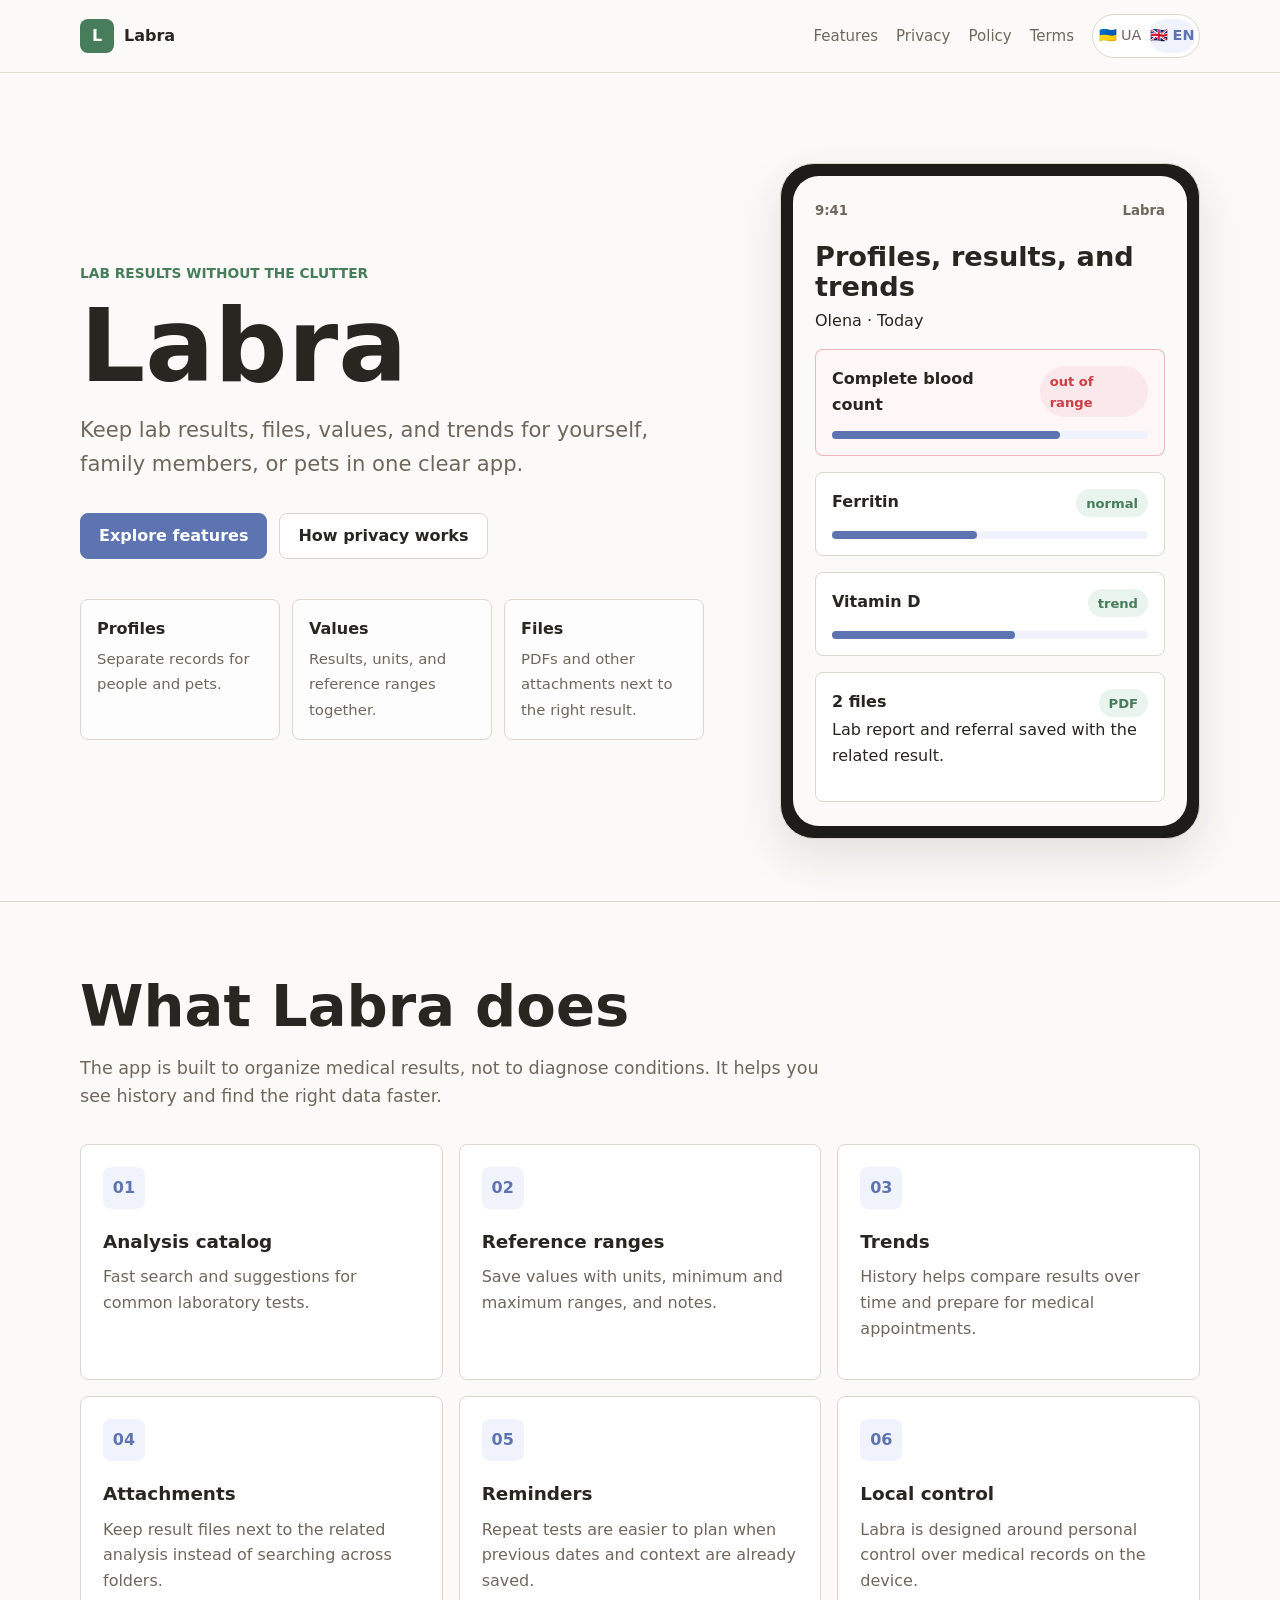
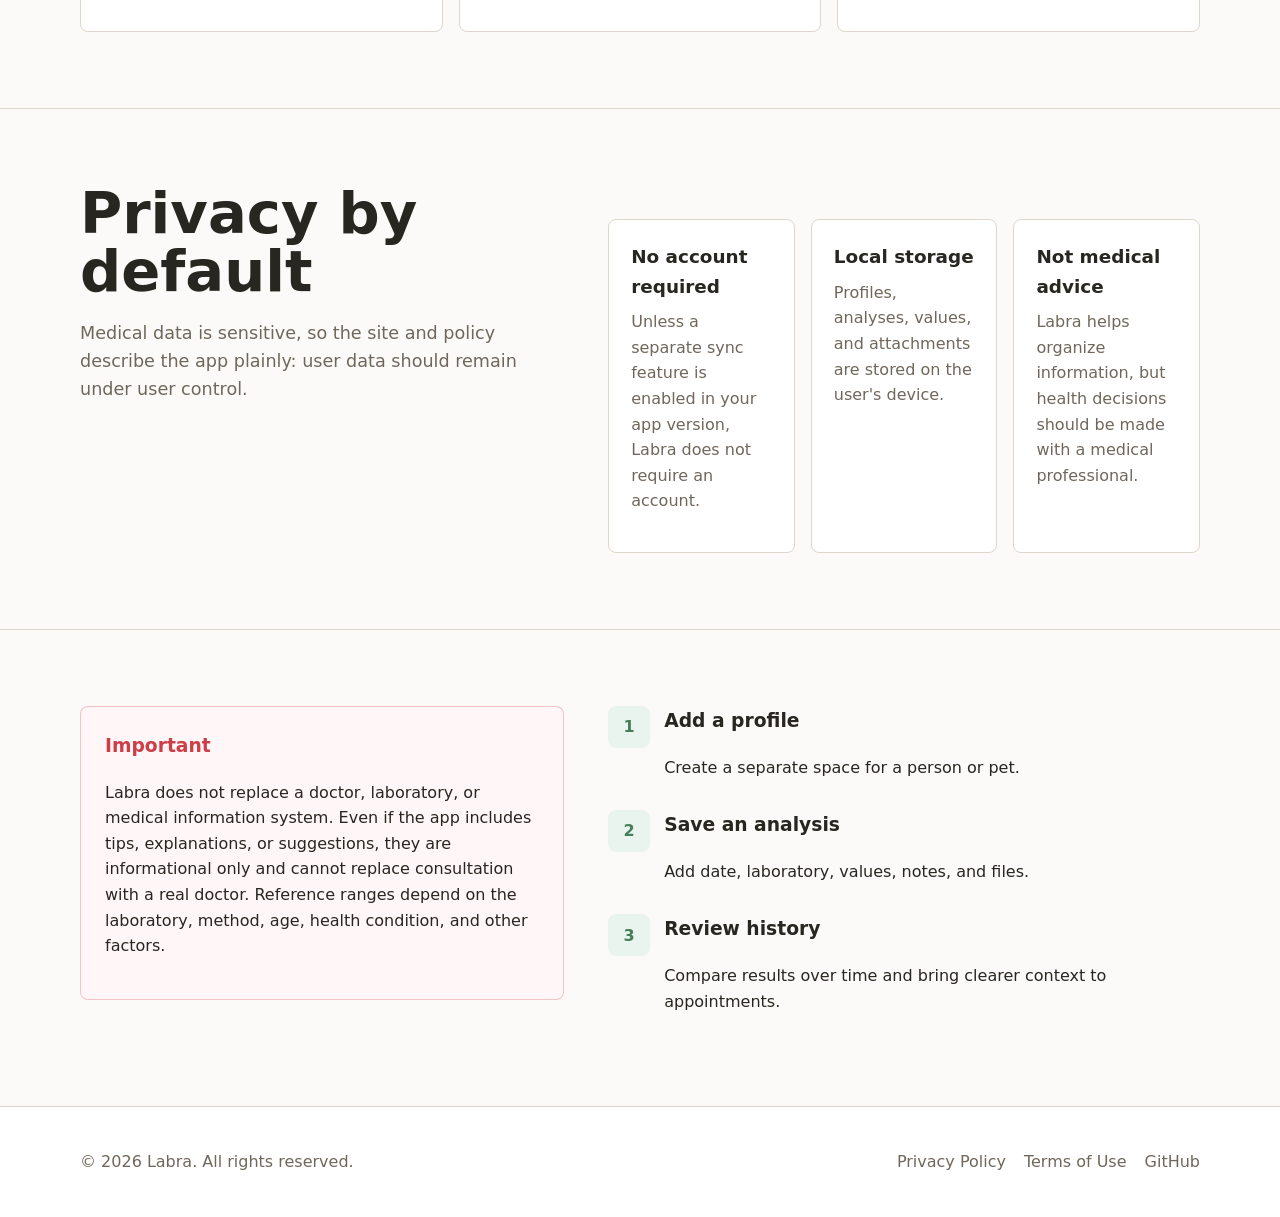
==== en/index.html @ d5e3f57a "Create bilingual Labra website" ====
<!doctype html>
<html lang="en">
<head>
  <meta charset="utf-8">
  <meta name="viewport" content="width=device-width, initial-scale=1">
  <meta name="description" content="Labra helps keep medical lab results, values, files, and trends in one private app.">
  <title>Labra - lab results and trends in one place</title>
  <link rel="alternate" hreflang="uk" href="../uk/">
  <link rel="alternate" hreflang="en" href="../en/">
  <link rel="stylesheet" href="../styles.css">
  <script defer src="../script.js"></script>
</head>
<body>
  <header class="site-header">
    <nav class="nav" aria-label="Main navigation">
      <a class="brand" href="./" aria-label="Labra">
        <span class="brand-mark">L</span>
        <span>Labra</span>
      </a>
      <div class="nav-links">
        <a href="#features">Features</a>
        <a href="#privacy">Privacy</a>
        <a href="privacy.html">Policy</a>
        <a href="terms.html">Terms</a>
        <div class="language-switch" aria-label="Language switcher">
          <a href="../uk/" data-language-target="uk" title="Українська">🇺🇦 UA</a>
          <a href="../en/" aria-current="true" data-language-target="en" title="English">🇬🇧 EN</a>
        </div>
      </div>
    </nav>
  </header>

  <main>
    <section class="hero">
      <div>
        <p class="eyebrow">Lab results without the clutter</p>
        <h1>Labra</h1>
        <p class="lead">Keep lab results, files, values, and trends for yourself, family members, or pets in one clear app.</p>
        <div class="hero-actions">
          <a class="button primary" href="#features">Explore features</a>
          <a class="button" href="privacy.html">How privacy works</a>
        </div>
        <div class="trust-row" aria-label="Key benefits">
          <div class="trust-item">
            <strong>Profiles</strong>
            <span>Separate records for people and pets.</span>
          </div>
          <div class="trust-item">
            <strong>Values</strong>
            <span>Results, units, and reference ranges together.</span>
          </div>
          <div class="trust-item">
            <strong>Files</strong>
            <span>PDFs and other attachments next to the right result.</span>
          </div>
        </div>
      </div>

      <aside class="phone-preview" aria-label="Labra interface preview">
        <div class="phone-screen">
          <div class="phone-top">
            <span>9:41</span>
            <span>Labra</span>
          </div>
          <div class="phone-content">
            <h2>Profiles, results, and trends</h2>
            <p>Olena · Today</p>
            <div class="mini-card warning">
              <div class="row">
                <strong>Complete blood count</strong>
                <span class="badge red">out of range</span>
              </div>
              <div class="meter"><span style="width: 72%"></span></div>
            </div>
            <div class="mini-card">
              <div class="row">
                <strong>Ferritin</strong>
                <span class="badge">normal</span>
              </div>
              <div class="meter"><span style="width: 46%"></span></div>
            </div>
            <div class="mini-card">
              <div class="row">
                <strong>Vitamin D</strong>
                <span class="badge">trend</span>
              </div>
              <div class="meter"><span style="width: 58%"></span></div>
            </div>
            <div class="mini-card">
              <div class="row">
                <strong>2 files</strong>
                <span class="badge">PDF</span>
              </div>
              <p>Lab report and referral saved with the related result.</p>
            </div>
          </div>
        </div>
      </aside>
    </section>

    <section id="features" class="section">
      <div class="section-inner">
        <h2>What Labra does</h2>
        <p class="section-intro">The app is built to organize medical results, not to diagnose conditions. It helps you see history and find the right data faster.</p>
        <div class="feature-grid">
          <article class="feature">
            <div class="feature-icon">01</div>
            <h3>Analysis catalog</h3>
            <p>Fast search and suggestions for common laboratory tests.</p>
          </article>
          <article class="feature">
            <div class="feature-icon">02</div>
            <h3>Reference ranges</h3>
            <p>Save values with units, minimum and maximum ranges, and notes.</p>
          </article>
          <article class="feature">
            <div class="feature-icon">03</div>
            <h3>Trends</h3>
            <p>History helps compare results over time and prepare for medical appointments.</p>
          </article>
          <article class="feature">
            <div class="feature-icon">04</div>
            <h3>Attachments</h3>
            <p>Keep result files next to the related analysis instead of searching across folders.</p>
          </article>
          <article class="feature">
            <div class="feature-icon">05</div>
            <h3>Reminders</h3>
            <p>Repeat tests are easier to plan when previous dates and context are already saved.</p>
          </article>
          <article class="feature">
            <div class="feature-icon">06</div>
            <h3>Local control</h3>
            <p>Labra is designed around personal control over medical records on the device.</p>
          </article>
        </div>
      </div>
    </section>

    <section id="privacy" class="section">
      <div class="section-inner split">
        <div>
          <h2>Privacy by default</h2>
          <p class="section-intro">Medical data is sensitive, so the site and policy describe the app plainly: user data should remain under user control.</p>
        </div>
        <div class="policy-grid">
          <article class="policy-card">
            <h3>No account required</h3>
            <p>Unless a separate sync feature is enabled in your app version, Labra does not require an account.</p>
          </article>
          <article class="policy-card">
            <h3>Local storage</h3>
            <p>Profiles, analyses, values, and attachments are stored on the user's device.</p>
          </article>
          <article class="policy-card">
            <h3>Not medical advice</h3>
            <p>Labra helps organize information, but health decisions should be made with a medical professional.</p>
          </article>
        </div>
      </div>
    </section>

    <section class="section">
      <div class="section-inner split">
        <div class="notice">
          <h3>Important</h3>
          <p>Labra does not replace a doctor, laboratory, or medical information system. Even if the app includes tips, explanations, or suggestions, they are informational only and cannot replace consultation with a real doctor. Reference ranges depend on the laboratory, method, age, health condition, and other factors.</p>
        </div>
        <div class="timeline">
          <div class="step">
            <span class="step-number">1</span>
            <div>
              <h3>Add a profile</h3>
              <p>Create a separate space for a person or pet.</p>
            </div>
          </div>
          <div class="step">
            <span class="step-number">2</span>
            <div>
              <h3>Save an analysis</h3>
              <p>Add date, laboratory, values, notes, and files.</p>
            </div>
          </div>
          <div class="step">
            <span class="step-number">3</span>
            <div>
              <h3>Review history</h3>
              <p>Compare results over time and bring clearer context to appointments.</p>
            </div>
          </div>
        </div>
      </div>
    </section>
  </main>

  <footer class="site-footer">
    <div class="footer-inner">
      <div>© 2026 Labra. All rights reserved.</div>
      <div class="footer-links">
        <a href="privacy.html">Privacy Policy</a>
        <a href="terms.html">Terms of Use</a>
        <a href="https://github.com/Aecttann/labra-site">GitHub</a>
      </div>
    </div>
  </footer>
</body>
</html>
---- styles.css ----
:root {
  color-scheme: light;
  --ink: #282620;
  --muted: #6f675c;
  --soft: #fcfaf8;
  --paper: #ffffff;
  --line: #ddd6cc;
  --green: #477d5b;
  --mint: #eaf4ef;
  --blue: #5d74b1;
  --blue-soft: #f0f3fb;
  --red: #cd3e48;
  --yellow: #e8b04f;
  --shadow: 0 18px 48px rgba(40, 38, 32, 0.12);
}

* {
  box-sizing: border-box;
}

html {
  scroll-behavior: smooth;
}

body {
  margin: 0;
  background: var(--soft);
  color: var(--ink);
  font-family: Inter, ui-sans-serif, system-ui, -apple-system, BlinkMacSystemFont, "Segoe UI", sans-serif;
  line-height: 1.6;
}

a {
  color: inherit;
}

.site-header {
  position: sticky;
  top: 0;
  z-index: 10;
  border-bottom: 1px solid rgba(221, 214, 204, 0.8);
  background: rgba(252, 250, 248, 0.92);
  backdrop-filter: blur(14px);
}

.nav {
  width: min(1120px, calc(100% - 32px));
  min-height: 72px;
  margin: 0 auto;
  display: flex;
  align-items: center;
  justify-content: space-between;
  gap: 24px;
}

.brand {
  display: inline-flex;
  align-items: center;
  gap: 10px;
  font-weight: 800;
  text-decoration: none;
  letter-spacing: 0;
}

.brand-mark {
  width: 34px;
  height: 34px;
  border-radius: 8px;
  display: grid;
  place-items: center;
  background: var(--green);
  color: white;
  font-weight: 900;
}

.nav-links {
  display: flex;
  align-items: center;
  gap: 18px;
  font-size: 0.94rem;
}

.nav-links a,
.footer-links a {
  color: var(--muted);
  text-decoration: none;
}

.nav-links a:hover,
.footer-links a:hover {
  color: var(--ink);
}

.language-switch {
  display: inline-flex;
  gap: 6px;
  padding: 4px;
  border: 1px solid var(--line);
  border-radius: 999px;
  background: var(--paper);
}

.language-switch a {
  min-width: 46px;
  min-height: 34px;
  display: inline-flex;
  align-items: center;
  justify-content: center;
  gap: 6px;
  border-radius: 999px;
  color: var(--muted);
  font-size: 0.9rem;
  text-decoration: none;
}

.language-switch a[aria-current="true"] {
  background: var(--blue-soft);
  color: var(--blue);
  font-weight: 700;
}

.hero {
  width: min(1120px, calc(100% - 32px));
  min-height: calc(100vh - 72px);
  margin: 0 auto;
  padding: 72px 0 44px;
  display: grid;
  grid-template-columns: minmax(0, 1fr) minmax(320px, 440px);
  align-items: center;
  gap: 56px;
}

.eyebrow {
  margin: 0 0 14px;
  color: var(--green);
  font-size: 0.86rem;
  font-weight: 800;
  letter-spacing: 0;
  text-transform: uppercase;
}

h1,
h2,
h3,
p {
  margin-top: 0;
}

h1 {
  max-width: 720px;
  margin-bottom: 20px;
  font-size: clamp(2.7rem, 8vw, 6.5rem);
  line-height: 0.93;
  letter-spacing: 0;
}

.lead {
  max-width: 640px;
  color: var(--muted);
  font-size: clamp(1.08rem, 2.2vw, 1.32rem);
}

.hero-actions {
  display: flex;
  flex-wrap: wrap;
  align-items: center;
  gap: 12px;
  margin-top: 32px;
}

.button {
  min-height: 46px;
  display: inline-flex;
  align-items: center;
  justify-content: center;
  gap: 8px;
  padding: 0 18px;
  border: 1px solid var(--line);
  border-radius: 8px;
  background: var(--paper);
  color: var(--ink);
  font-weight: 800;
  text-decoration: none;
}

.button.primary {
  border-color: var(--blue);
  background: var(--blue);
  color: white;
}

.trust-row {
  display: grid;
  grid-template-columns: repeat(3, minmax(0, 1fr));
  gap: 12px;
  margin-top: 40px;
}

.trust-item {
  min-height: 92px;
  padding: 16px;
  border: 1px solid var(--line);
  border-radius: 8px;
  background: rgba(255, 255, 255, 0.72);
}

.trust-item strong {
  display: block;
  margin-bottom: 4px;
}

.trust-item span {
  color: var(--muted);
  font-size: 0.93rem;
}

.phone-preview {
  width: min(100%, 420px);
  margin-left: auto;
  padding: 12px;
  border: 1px solid var(--line);
  border-radius: 34px;
  background: #1d1c18;
  box-shadow: var(--shadow);
}

.phone-screen {
  overflow: hidden;
  min-height: 640px;
  border-radius: 26px;
  background: var(--soft);
}

.phone-top {
  padding: 24px 22px 12px;
  display: flex;
  justify-content: space-between;
  color: var(--muted);
  font-size: 0.83rem;
  font-weight: 700;
}

.phone-content {
  padding: 8px 22px 24px;
}

.phone-content h2 {
  margin-bottom: 6px;
  font-size: 1.7rem;
  line-height: 1.1;
}

.mini-card {
  margin-top: 16px;
  padding: 16px;
  border: 1px solid var(--line);
  border-radius: 8px;
  background: var(--paper);
}

.mini-card.warning {
  border-color: rgba(205, 62, 72, 0.35);
  background: #fff7f7;
}

.mini-card .row {
  display: flex;
  justify-content: space-between;
  gap: 16px;
}

.badge {
  display: inline-flex;
  align-items: center;
  min-height: 28px;
  padding: 0 10px;
  border-radius: 999px;
  background: var(--mint);
  color: var(--green);
  font-size: 0.82rem;
  font-weight: 800;
}

.badge.red {
  background: #fae8ea;
  color: var(--red);
}

.meter {
  height: 8px;
  margin-top: 14px;
  border-radius: 999px;
  background: var(--blue-soft);
}

.meter span {
  display: block;
  height: 100%;
  border-radius: inherit;
  background: var(--blue);
}

.section {
  border-top: 1px solid var(--line);
}

.section-inner,
.legal-main {
  width: min(1120px, calc(100% - 32px));
  margin: 0 auto;
  padding: 76px 0;
}

.section h2,
.legal-main h1 {
  max-width: 760px;
  margin-bottom: 18px;
  font-size: clamp(2rem, 4.5vw, 3.6rem);
  line-height: 1;
  letter-spacing: 0;
}

.section-intro {
  max-width: 760px;
  color: var(--muted);
  font-size: 1.1rem;
}

.feature-grid,
.policy-grid {
  display: grid;
  grid-template-columns: repeat(3, minmax(0, 1fr));
  gap: 16px;
  margin-top: 34px;
}

.feature,
.policy-card {
  min-height: 190px;
  padding: 22px;
  border: 1px solid var(--line);
  border-radius: 8px;
  background: var(--paper);
}

.feature-icon {
  width: 42px;
  height: 42px;
  margin-bottom: 18px;
  display: grid;
  place-items: center;
  border-radius: 8px;
  background: var(--blue-soft);
  color: var(--blue);
  font-weight: 900;
}

.feature h3,
.policy-card h3 {
  margin-bottom: 8px;
  font-size: 1.15rem;
}

.feature p,
.policy-card p,
.legal-section p,
.legal-section li {
  color: var(--muted);
}

.split {
  display: grid;
  grid-template-columns: minmax(0, 0.9fr) minmax(0, 1.1fr);
  gap: 44px;
  align-items: start;
}

.notice {
  padding: 24px;
  border: 1px solid rgba(205, 62, 72, 0.28);
  border-radius: 8px;
  background: #fff7f7;
}

.notice h3 {
  color: var(--red);
}

.timeline {
  display: grid;
  gap: 14px;
}

.step {
  display: grid;
  grid-template-columns: 42px minmax(0, 1fr);
  gap: 14px;
}

.step-number {
  width: 42px;
  height: 42px;
  display: grid;
  place-items: center;
  border-radius: 8px;
  background: var(--mint);
  color: var(--green);
  font-weight: 900;
}

.site-footer {
  border-top: 1px solid var(--line);
  background: var(--paper);
}

.footer-inner {
  width: min(1120px, calc(100% - 32px));
  min-height: 110px;
  margin: 0 auto;
  display: flex;
  align-items: center;
  justify-content: space-between;
  gap: 24px;
  color: var(--muted);
}

.footer-links {
  display: flex;
  flex-wrap: wrap;
  gap: 18px;
}

.legal-main {
  max-width: 880px;
}

.legal-meta {
  color: var(--muted);
  font-weight: 700;
}

.legal-section {
  padding: 28px 0;
  border-top: 1px solid var(--line);
}

.legal-section h2 {
  font-size: 1.45rem;
}

.legal-section ul {
  padding-left: 22px;
}

@media (max-width: 860px) {
  .nav {
    min-height: auto;
    padding: 14px 0;
    align-items: flex-start;
    flex-direction: column;
  }

  .nav-links {
    width: 100%;
    flex-wrap: wrap;
    justify-content: space-between;
    gap: 12px;
  }

  .hero,
  .split {
    grid-template-columns: 1fr;
  }

  .hero {
    min-height: auto;
    padding-top: 44px;
  }

  .phone-preview {
    margin: 0 auto;
  }

  .trust-row,
  .feature-grid,
  .policy-grid {
    grid-template-columns: 1fr;
  }

  .footer-inner {
    padding: 26px 0;
    align-items: flex-start;
    flex-direction: column;
  }
}

@media (max-width: 520px) {
  .nav,
  .hero,
  .section-inner,
  .legal-main,
  .footer-inner {
    width: min(100% - 24px, 1120px);
  }

  .nav-links {
    font-size: 0.88rem;
  }

  .language-switch {
    width: 100%;
  }

  .language-switch a {
    flex: 1;
  }

  .phone-screen {
    min-height: 560px;
  }

  .hero-actions .button {
    width: 100%;
  }
}
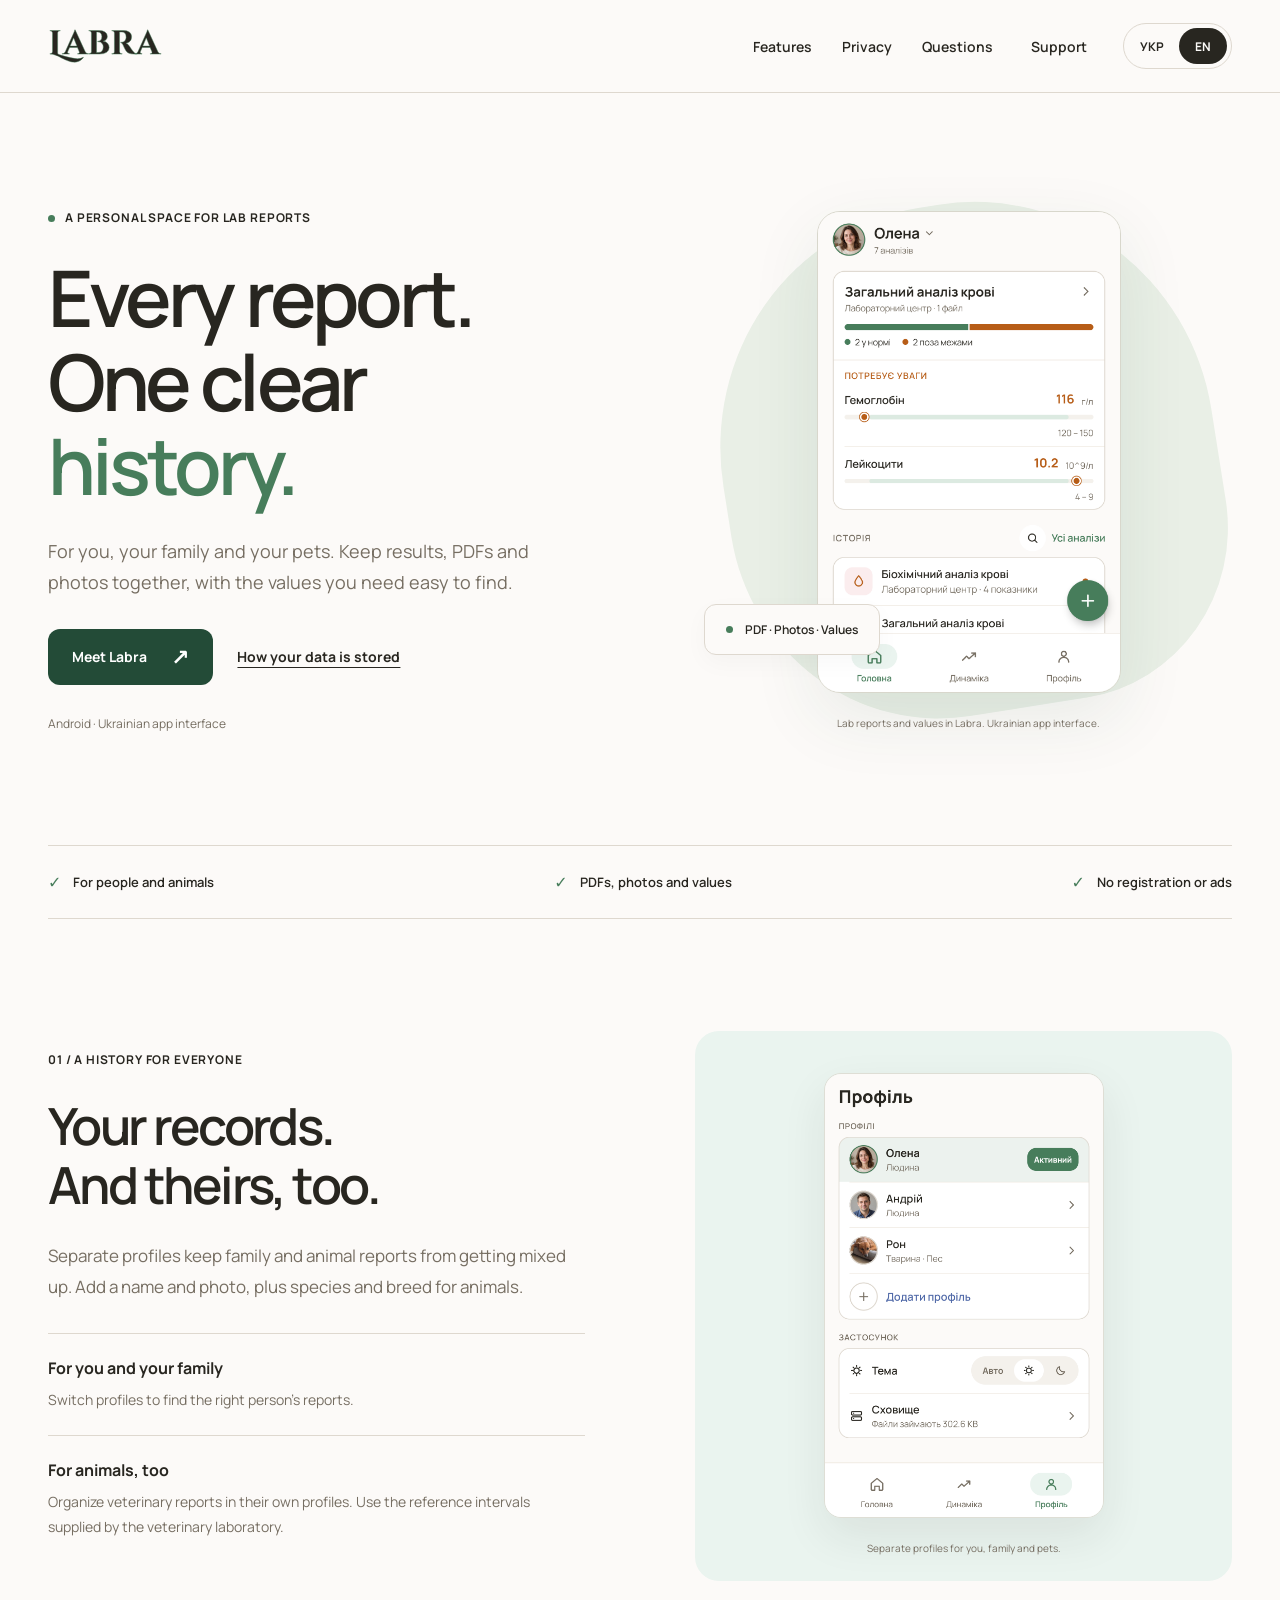
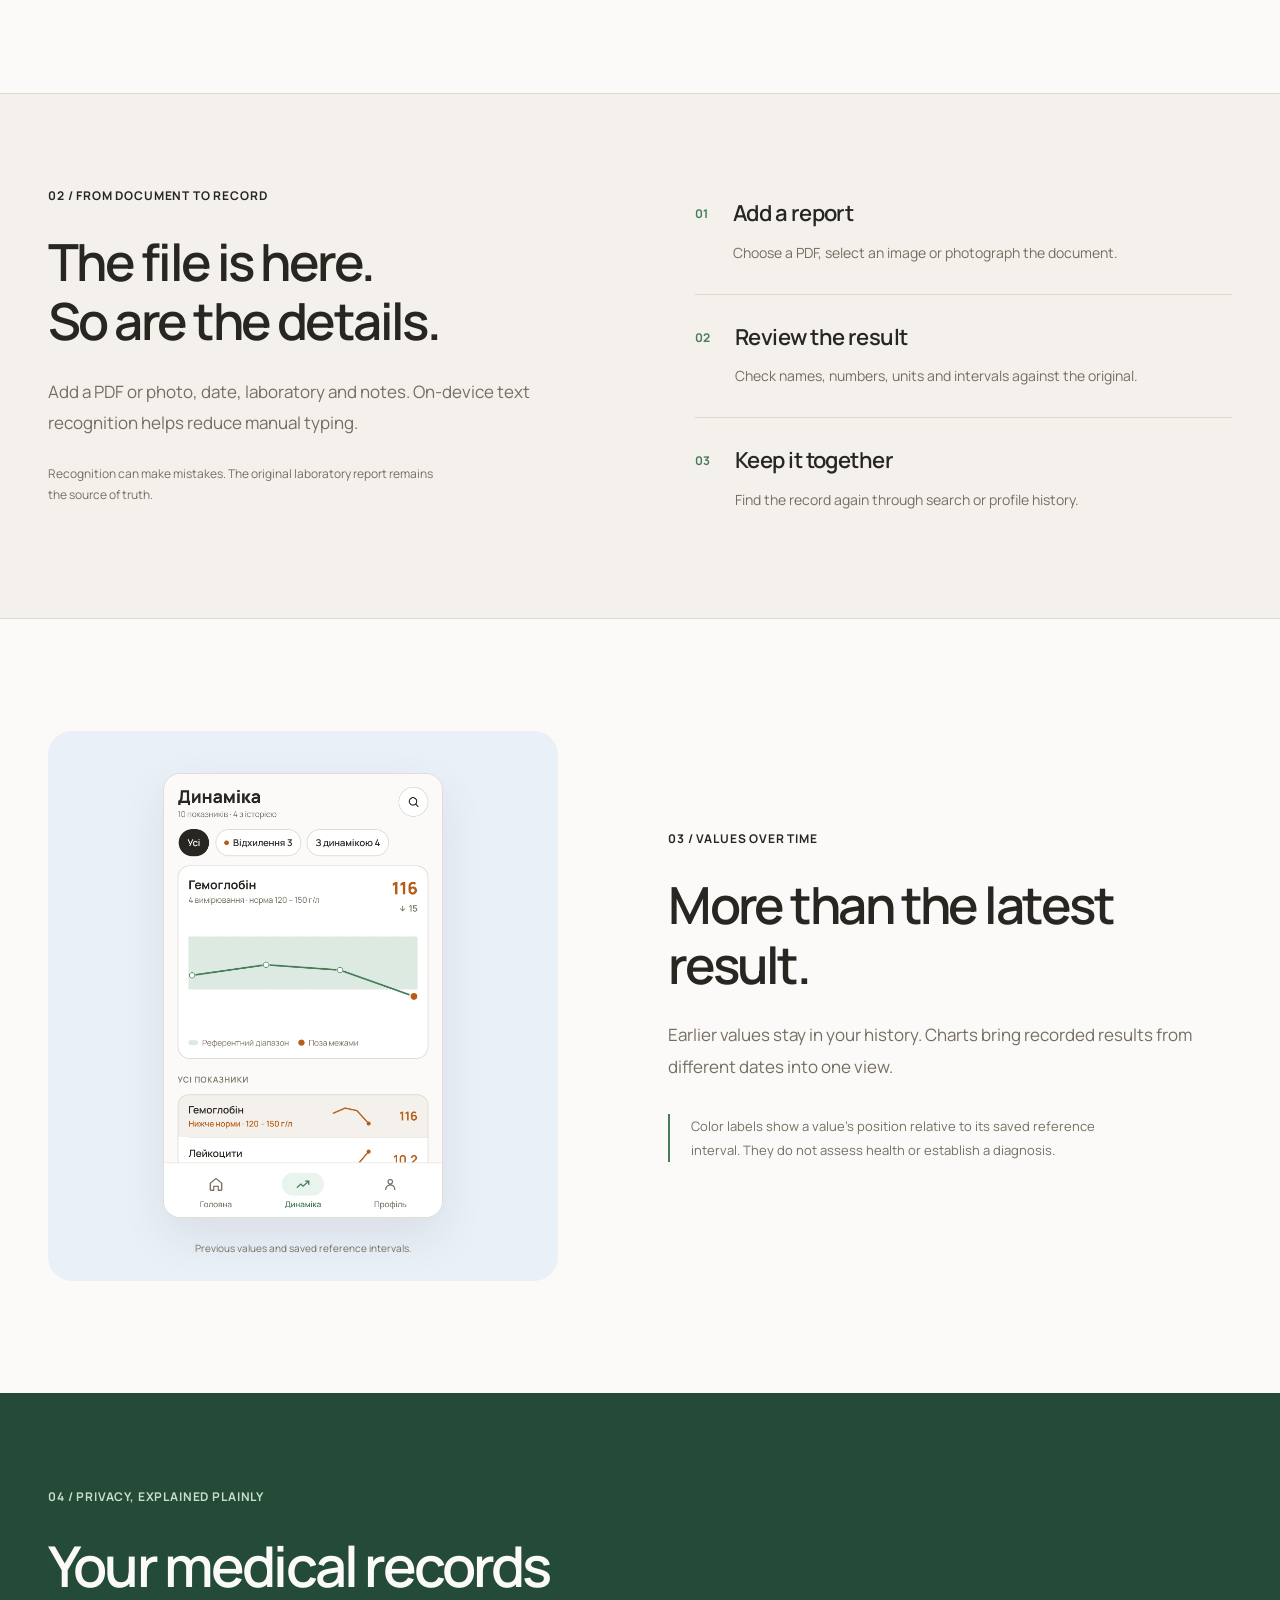
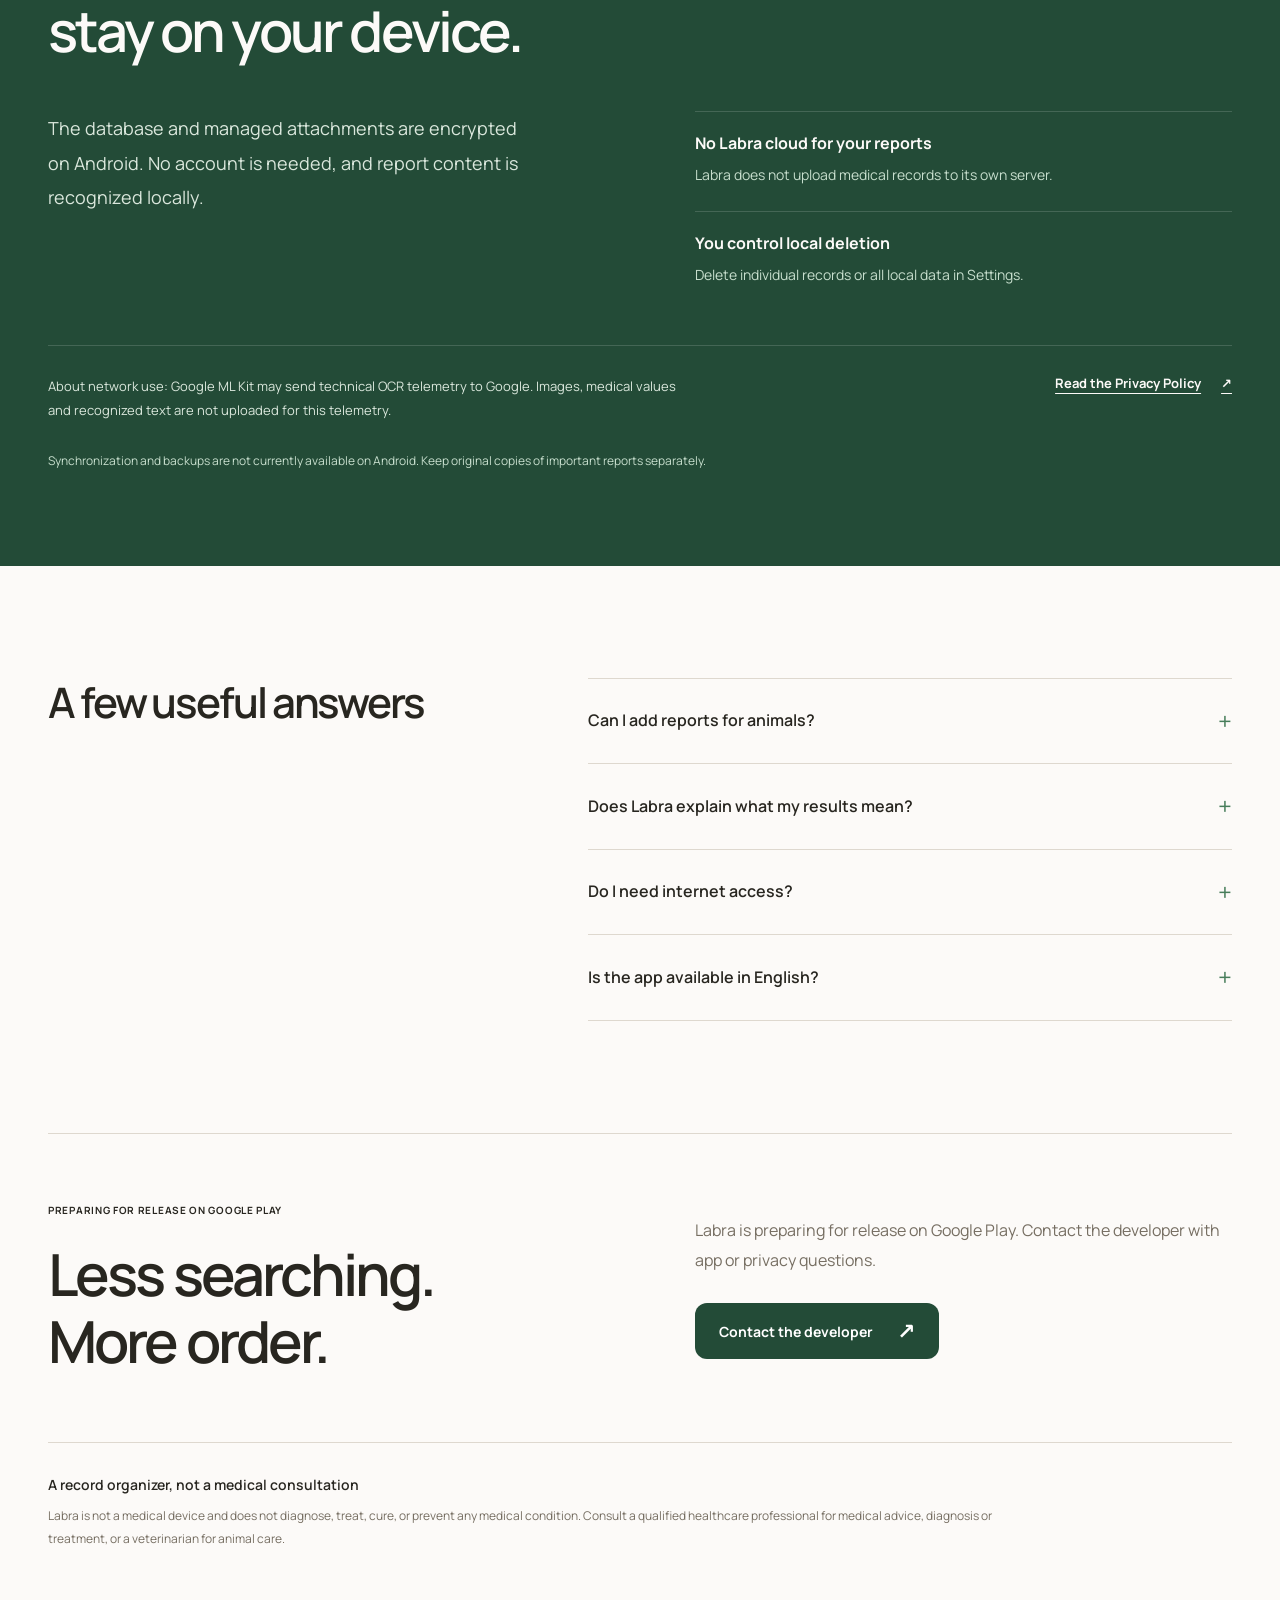
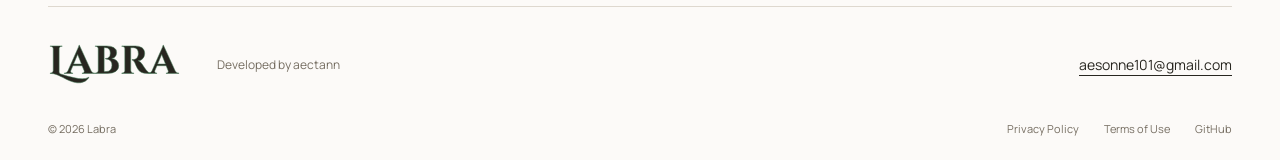
==== commit 88fbaf4b: "Refresh bilingual Labra website and privacy policy" ====
--- a/en/index.html
+++ b/en/index.html
@@ -1,207 +1,5 @@
-<!doctype html>
-<html lang="en">
-<head>
-  <meta charset="utf-8">
-  <meta name="viewport" content="width=device-width, initial-scale=1">
-  <meta name="description" content="Labra helps keep medical lab results, values, files, and trends in one private app.">
-  <title>Labra - lab results and trends in one place</title>
-  <link rel="alternate" hreflang="uk" href="../uk/">
-  <link rel="alternate" hreflang="en" href="../en/">
-  <link rel="stylesheet" href="../styles.css">
-  <script defer src="../script.js"></script>
-</head>
-<body>
-  <header class="site-header">
-    <nav class="nav" aria-label="Main navigation">
-      <a class="brand" href="./" aria-label="Labra">
-        <span class="brand-mark">L</span>
-        <span>Labra</span>
-      </a>
-      <div class="nav-links">
-        <a href="#features">Features</a>
-        <a href="#privacy">Privacy</a>
-        <a href="privacy.html">Policy</a>
-        <a href="terms.html">Terms</a>
-        <div class="language-switch" aria-label="Language switcher">
-          <a href="../uk/" data-language-target="uk" title="Українська">🇺🇦 UA</a>
-          <a href="../en/" aria-current="true" data-language-target="en" title="English">🇬🇧 EN</a>
-        </div>
-      </div>
-    </nav>
-  </header>
-
-  <main>
-    <section class="hero">
-      <div>
-        <p class="eyebrow">Lab results without the clutter</p>
-        <h1>Labra</h1>
-        <p class="lead">Keep lab results, files, values, and trends for yourself, family members, or pets in one clear app.</p>
-        <div class="hero-actions">
-          <a class="button primary" href="#features">Explore features</a>
-          <a class="button" href="privacy.html">How privacy works</a>
-        </div>
-        <div class="trust-row" aria-label="Key benefits">
-          <div class="trust-item">
-            <strong>Profiles</strong>
-            <span>Separate records for people and pets.</span>
-          </div>
-          <div class="trust-item">
-            <strong>Values</strong>
-            <span>Results, units, and reference ranges together.</span>
-          </div>
-          <div class="trust-item">
-            <strong>Files</strong>
-            <span>PDFs and other attachments next to the right result.</span>
-          </div>
-        </div>
-      </div>
-
-      <aside class="phone-preview" aria-label="Labra interface preview">
-        <div class="phone-screen">
-          <div class="phone-top">
-            <span>9:41</span>
-            <span>Labra</span>
-          </div>
-          <div class="phone-content">
-            <h2>Profiles, results, and trends</h2>
-            <p>Olena · Today</p>
-            <div class="mini-card warning">
-              <div class="row">
-                <strong>Complete blood count</strong>
-                <span class="badge red">out of range</span>
-              </div>
-              <div class="meter"><span style="width: 72%"></span></div>
-            </div>
-            <div class="mini-card">
-              <div class="row">
-                <strong>Ferritin</strong>
-                <span class="badge">normal</span>
-              </div>
-              <div class="meter"><span style="width: 46%"></span></div>
-            </div>
-            <div class="mini-card">
-              <div class="row">
-                <strong>Vitamin D</strong>
-                <span class="badge">trend</span>
-              </div>
-              <div class="meter"><span style="width: 58%"></span></div>
-            </div>
-            <div class="mini-card">
-              <div class="row">
-                <strong>2 files</strong>
-                <span class="badge">PDF</span>
-              </div>
-              <p>Lab report and referral saved with the related result.</p>
-            </div>
-          </div>
-        </div>
-      </aside>
-    </section>
-
-    <section id="features" class="section">
-      <div class="section-inner">
-        <h2>What Labra does</h2>
-        <p class="section-intro">The app is built to organize medical results, not to diagnose conditions. It helps you see history and find the right data faster.</p>
-        <div class="feature-grid">
-          <article class="feature">
-            <div class="feature-icon">01</div>
-            <h3>Analysis catalog</h3>
-            <p>Fast search and suggestions for common laboratory tests.</p>
-          </article>
-          <article class="feature">
-            <div class="feature-icon">02</div>
-            <h3>Reference ranges</h3>
-            <p>Save values with units, minimum and maximum ranges, and notes.</p>
-          </article>
-          <article class="feature">
-            <div class="feature-icon">03</div>
-            <h3>Trends</h3>
-            <p>History helps compare results over time and prepare for medical appointments.</p>
-          </article>
-          <article class="feature">
-            <div class="feature-icon">04</div>
-            <h3>Attachments</h3>
-            <p>Keep result files next to the related analysis instead of searching across folders.</p>
-          </article>
-          <article class="feature">
-            <div class="feature-icon">05</div>
-            <h3>Reminders</h3>
-            <p>Repeat tests are easier to plan when previous dates and context are already saved.</p>
-          </article>
-          <article class="feature">
-            <div class="feature-icon">06</div>
-            <h3>Local control</h3>
-            <p>Labra is designed around personal control over medical records on the device.</p>
-          </article>
-        </div>
-      </div>
-    </section>
-
-    <section id="privacy" class="section">
-      <div class="section-inner split">
-        <div>
-          <h2>Privacy by default</h2>
-          <p class="section-intro">Medical data is sensitive, so the site and policy describe the app plainly: user data should remain under user control.</p>
-        </div>
-        <div class="policy-grid">
-          <article class="policy-card">
-            <h3>No account required</h3>
-            <p>Unless a separate sync feature is enabled in your app version, Labra does not require an account.</p>
-          </article>
-          <article class="policy-card">
-            <h3>Local storage</h3>
-            <p>Profiles, analyses, values, and attachments are stored on the user's device.</p>
-          </article>
-          <article class="policy-card">
-            <h3>Not medical advice</h3>
-            <p>Labra helps organize information, but health decisions should be made with a medical professional.</p>
-          </article>
-        </div>
-      </div>
-    </section>
-
-    <section class="section">
-      <div class="section-inner split">
-        <div class="notice">
-          <h3>Important</h3>
-          <p>Labra does not replace a doctor, laboratory, or medical information system. Even if the app includes tips, explanations, or suggestions, they are informational only and cannot replace consultation with a real doctor. Reference ranges depend on the laboratory, method, age, health condition, and other factors.</p>
-        </div>
-        <div class="timeline">
-          <div class="step">
-            <span class="step-number">1</span>
-            <div>
-              <h3>Add a profile</h3>
-              <p>Create a separate space for a person or pet.</p>
-            </div>
-          </div>
-          <div class="step">
-            <span class="step-number">2</span>
-            <div>
-              <h3>Save an analysis</h3>
-              <p>Add date, laboratory, values, notes, and files.</p>
-            </div>
-          </div>
-          <div class="step">
-            <span class="step-number">3</span>
-            <div>
-              <h3>Review history</h3>
-              <p>Compare results over time and bring clearer context to appointments.</p>
-            </div>
-          </div>
-        </div>
-      </div>
-    </section>
-  </main>
-
-  <footer class="site-footer">
-    <div class="footer-inner">
-      <div>© 2026 Labra. All rights reserved.</div>
-      <div class="footer-links">
-        <a href="privacy.html">Privacy Policy</a>
-        <a href="terms.html">Terms of Use</a>
-        <a href="https://github.com/Aecttann/labra-site">GitHub</a>
-      </div>
-    </div>
-  </footer>
-</body>
-</html>
+<!doctype html>
+<html lang="en">
+<head>
+<meta charset="utf-8"><meta name="viewport" content="width=device-width, initial-scale=1"><meta name="theme-color" content="#FCFAF8"><meta name="description" content="Labra keeps lab reports, PDFs, photos and result history for you, your family and your pets. Local records and separate profiles, without registration."><title>Labra — lab reports for you, family and pets</title><link rel="canonical" href="https://aecttann.github.io/labra-site/en/"><link rel="alternate" hreflang="uk" href="https://aecttann.github.io/labra-site/uk/"><link rel="alternate" hreflang="en" href="https://aecttann.github.io/labra-site/en/"><meta property="og:type" content="website"><meta property="og:title" content="Labra — lab reports for you, family and pets"><meta property="og:description" content="Labra keeps lab reports, PDFs, photos and result history for you, your family and your pets. Local records and separate profiles, without registration."><meta property="og:image" content="https://aecttann.github.io/labra-site/assets/social-en.png"><meta property="og:url" content="https://aecttann.github.io/labra-site/en/"><link rel="icon" href="../assets/icon.png"><link rel="preload" href="../assets/fonts/manrope-regular.ttf" as="font" type="font/ttf" crossorigin><link rel="stylesheet" href="../styles.css"><script src="../script.js" defer></script></head>
+<body><a class="skip" href="#main">Skip to content</a><header class="site-header"><nav class="nav shell" aria-label="Menu"><a class="brand" href="./" aria-label="Labra"><img src="../assets/wordmark.svg" width="115" height="37" alt="Labra"></a><button class="menu-toggle" type="button" aria-expanded="false" aria-controls="nav-links">Menu<span aria-hidden="true">＋</span></button><div class="nav-links" id="nav-links"><a href="./#features">Features</a><a href="privacy.html">Privacy</a><a href="./#questions">Questions</a><a class="nav-support" href="mailto:aesonne101@gmail.com">Support</a></div><div class="language-switch" aria-label="Language"><a href="../uk/" lang="uk">УКР</a><a href="../en/" lang="en" aria-current="page">EN</a></div></nav></header><main id="main"><section class="hero shell"><div class="hero-copy"><p class="eyebrow"><span class="status-dot"></span>A personal space for lab reports</p><h1>Every report.<br>One clear<br><em>history.</em></h1><p class="lead">For you, your family and your pets. Keep results, PDFs and photos together, with the values you need easy to find.</p><div class="hero-actions"><a class="button primary" href="#features">Meet Labra<span aria-hidden="true">↗</span></a><a class="text-link" href="privacy.html">How your data is stored</a></div><p class="platform">Android · Ukrainian app interface</p></div><figure class="hero-visual"><div class="hero-orbit" aria-hidden="true"></div><img class="hero-screen" src="../assets/screens/dashboard.png" width="1080" height="1720" alt="Lab reports and values in Labra. Ukrainian app interface." fetchpriority="high"><div class="visual-note"><span class="status-dot"></span>PDF · Photos · Values</div><figcaption>Lab reports and values in Labra. Ukrainian app interface.</figcaption></figure></section><div class="strip shell"><span><i aria-hidden="true">✓</i>For people and animals</span><span><i aria-hidden="true">✓</i>PDFs, photos and values</span><span><i aria-hidden="true">✓</i>No registration or ads</span></div><section class="section shell split-section" id="features"><div class="section-copy"><p class="eyebrow">01 / A history for everyone</p><h2>Your records.<br>And theirs, too.</h2><p class="section-lead">Separate profiles keep family and animal reports from getting mixed up. Add a name and photo, plus species and breed for animals.</p><ul class="plain-features"><li><strong>For you and your family</strong><p>Switch profiles to find the right person’s reports.</p></li><li><strong>For animals, too</strong><p>Organize veterinary reports in their own profiles. Use the reference intervals supplied by the veterinary laboratory.</p></li></ul></div><figure class="screen-panel mint-panel"><img src="../assets/screens/profiles.png" width="1080" height="1720" alt="Separate profiles for you, family and pets." loading="lazy"><figcaption>Separate profiles for you, family and pets.</figcaption></figure></section><section class="capture-section"><div class="shell capture-grid"><div><p class="eyebrow">02 / From document to record</p><h2>The file is here.<br>So are the details.</h2><p class="section-lead">Add a PDF or photo, date, laboratory and notes. On-device text recognition helps reduce manual typing.</p><p class="small-note">Recognition can make mistakes. The original laboratory report remains the source of truth.</p></div><ol class="steps"><li><span class="step-number">01</span><div><h3>Add a report</h3><p>Choose a PDF, select an image or photograph the document.</p></div></li><li><span class="step-number">02</span><div><h3>Review the result</h3><p>Check names, numbers, units and intervals against the original.</p></div></li><li><span class="step-number">03</span><div><h3>Keep it together</h3><p>Find the record again through search or profile history.</p></div></li></ol></div></section><section class="section shell history-section"><figure class="screen-panel blue-panel"><img src="../assets/screens/dynamics.png" width="1080" height="1720" alt="Previous values and saved reference intervals." loading="lazy"><figcaption>Previous values and saved reference intervals.</figcaption></figure><div class="section-copy"><p class="eyebrow">03 / Values over time</p><h2>More than the latest result.</h2><p class="section-lead">Earlier values stay in your history. Charts bring recorded results from different dates into one view.</p><p class="border-note">Color labels show a value’s position relative to its saved reference interval. They do not assess health or establish a diagnosis.</p></div></section><section class="privacy-section" id="privacy"><div class="shell"><p class="eyebrow">04 / Privacy, explained plainly</p><h2>Your medical records<br>stay on your device.</h2><div class="privacy-grid"><p class="privacy-lead">The database and managed attachments are encrypted on Android. No account is needed, and report content is recognized locally.</p><ul class="plain-features"><li><strong>No Labra cloud for your reports</strong><p>Labra does not upload medical records to its own server.</p></li><li><strong>You control local deletion</strong><p>Delete individual records or all local data in Settings.</p></li></ul></div><div class="privacy-disclosure"><p>About network use: Google ML Kit may send technical OCR telemetry to Google. Images, medical values and recognized text are not uploaded for this telemetry.</p><a class="text-link" href="privacy.html">Read the Privacy Policy<span aria-hidden="true">↗</span></a></div><p class="backup-note">Synchronization and backups are not currently available on Android. Keep original copies of important reports separately.</p></div></section><section class="section shell faq-section" id="questions"><h2>A few useful answers</h2><div class="faq-list"><details><summary>Can I add reports for animals?<span aria-hidden="true">+</span></summary><p>Yes. Labra has an animal profile type with species and breed fields. Add veterinary results, files and values to that profile. Human reference intervals should not be applied to animals.</p></details><details><summary>Does Labra explain what my results mean?<span aria-hidden="true">+</span></summary><p>Labra stores and organizes records, displays history and compares values with saved intervals. It does not provide consultations, diagnoses or treatment recommendations. Ask a healthcare professional or veterinarian.</p></details><details><summary>Do I need internet access?<span aria-hidden="true">+</span></summary><p>Core records and OCR work on the device. The recognition SDK may make network requests for technical purposes; see the policy for details. Visiting this website or sending a support message also requires connectivity.</p></details><details><summary>Is the app available in English?<span aria-hidden="true">+</span></summary><p>The app interface is currently in Ukrainian. This website and its policies are available in Ukrainian and English. An English website does not imply an English app interface.</p></details></div></section><section class="closing shell" id="release"><div><p class="eyebrow">Preparing for release on Google Play</p><h2>Less searching.<br>More order.</h2></div><div><p class="section-lead">Labra is preparing for release on Google Play. Contact the developer with app or privacy questions.</p><a class="button primary" href="mailto:aesonne101@gmail.com">Contact the developer<span aria-hidden="true">↗</span></a></div></section><aside class="medical-note shell"><h2>A record organizer, not a medical consultation</h2><p>Labra is not a medical device and does not diagnose, treat, cure, or prevent any medical condition. Consult a qualified healthcare professional for medical advice, diagnosis or treatment, or a veterinarian for animal care.</p></aside></main><footer class="footer shell"><div class="footer-top"><a class="brand" href="./"><img src="../assets/wordmark.svg" width="133" height="43" alt="Labra"></a><p>Developed by aectann</p><a href="mailto:aesonne101@gmail.com">aesonne101@gmail.com</a></div><div class="footer-bottom"><span>© 2026 Labra</span><div><a href="privacy.html">Privacy Policy</a><a href="terms.html">Terms of Use</a><a href="https://github.com/Aecttann/labra-site">GitHub</a></div></div></footer></body></html>
--- a/styles.css
+++ b/styles.css
@@ -1,525 +1,7 @@
-:root {
-  color-scheme: light;
-  --ink: #282620;
-  --muted: #6f675c;
-  --soft: #fcfaf8;
-  --paper: #ffffff;
-  --line: #ddd6cc;
-  --green: #477d5b;
-  --mint: #eaf4ef;
-  --blue: #5d74b1;
-  --blue-soft: #f0f3fb;
-  --red: #cd3e48;
-  --yellow: #e8b04f;
-  --shadow: 0 18px 48px rgba(40, 38, 32, 0.12);
-}
-
-* {
-  box-sizing: border-box;
-}
-
-html {
-  scroll-behavior: smooth;
-}
-
-body {
-  margin: 0;
-  background: var(--soft);
-  color: var(--ink);
-  font-family: Inter, ui-sans-serif, system-ui, -apple-system, BlinkMacSystemFont, "Segoe UI", sans-serif;
-  line-height: 1.6;
-}
-
-a {
-  color: inherit;
-}
-
-.site-header {
-  position: sticky;
-  top: 0;
-  z-index: 10;
-  border-bottom: 1px solid rgba(221, 214, 204, 0.8);
-  background: rgba(252, 250, 248, 0.92);
-  backdrop-filter: blur(14px);
-}
-
-.nav {
-  width: min(1120px, calc(100% - 32px));
-  min-height: 72px;
-  margin: 0 auto;
-  display: flex;
-  align-items: center;
-  justify-content: space-between;
-  gap: 24px;
-}
-
-.brand {
-  display: inline-flex;
-  align-items: center;
-  gap: 10px;
-  font-weight: 800;
-  text-decoration: none;
-  letter-spacing: 0;
-}
-
-.brand-mark {
-  width: 34px;
-  height: 34px;
-  border-radius: 8px;
-  display: grid;
-  place-items: center;
-  background: var(--green);
-  color: white;
-  font-weight: 900;
-}
-
-.nav-links {
-  display: flex;
-  align-items: center;
-  gap: 18px;
-  font-size: 0.94rem;
-}
-
-.nav-links a,
-.footer-links a {
-  color: var(--muted);
-  text-decoration: none;
-}
-
-.nav-links a:hover,
-.footer-links a:hover {
-  color: var(--ink);
-}
-
-.language-switch {
-  display: inline-flex;
-  gap: 6px;
-  padding: 4px;
-  border: 1px solid var(--line);
-  border-radius: 999px;
-  background: var(--paper);
-}
-
-.language-switch a {
-  min-width: 46px;
-  min-height: 34px;
-  display: inline-flex;
-  align-items: center;
-  justify-content: center;
-  gap: 6px;
-  border-radius: 999px;
-  color: var(--muted);
-  font-size: 0.9rem;
-  text-decoration: none;
-}
-
-.language-switch a[aria-current="true"] {
-  background: var(--blue-soft);
-  color: var(--blue);
-  font-weight: 700;
-}
-
-.hero {
-  width: min(1120px, calc(100% - 32px));
-  min-height: calc(100vh - 72px);
-  margin: 0 auto;
-  padding: 72px 0 44px;
-  display: grid;
-  grid-template-columns: minmax(0, 1fr) minmax(320px, 440px);
-  align-items: center;
-  gap: 56px;
-}
-
-.eyebrow {
-  margin: 0 0 14px;
-  color: var(--green);
-  font-size: 0.86rem;
-  font-weight: 800;
-  letter-spacing: 0;
-  text-transform: uppercase;
-}
-
-h1,
-h2,
-h3,
-p {
-  margin-top: 0;
-}
-
-h1 {
-  max-width: 720px;
-  margin-bottom: 20px;
-  font-size: clamp(2.7rem, 8vw, 6.5rem);
-  line-height: 0.93;
-  letter-spacing: 0;
-}
-
-.lead {
-  max-width: 640px;
-  color: var(--muted);
-  font-size: clamp(1.08rem, 2.2vw, 1.32rem);
-}
-
-.hero-actions {
-  display: flex;
-  flex-wrap: wrap;
-  align-items: center;
-  gap: 12px;
-  margin-top: 32px;
-}
-
-.button {
-  min-height: 46px;
-  display: inline-flex;
-  align-items: center;
-  justify-content: center;
-  gap: 8px;
-  padding: 0 18px;
-  border: 1px solid var(--line);
-  border-radius: 8px;
-  background: var(--paper);
-  color: var(--ink);
-  font-weight: 800;
-  text-decoration: none;
-}
-
-.button.primary {
-  border-color: var(--blue);
-  background: var(--blue);
-  color: white;
-}
-
-.trust-row {
-  display: grid;
-  grid-template-columns: repeat(3, minmax(0, 1fr));
-  gap: 12px;
-  margin-top: 40px;
-}
-
-.trust-item {
-  min-height: 92px;
-  padding: 16px;
-  border: 1px solid var(--line);
-  border-radius: 8px;
-  background: rgba(255, 255, 255, 0.72);
-}
-
-.trust-item strong {
-  display: block;
-  margin-bottom: 4px;
-}
-
-.trust-item span {
-  color: var(--muted);
-  font-size: 0.93rem;
-}
-
-.phone-preview {
-  width: min(100%, 420px);
-  margin-left: auto;
-  padding: 12px;
-  border: 1px solid var(--line);
-  border-radius: 34px;
-  background: #1d1c18;
-  box-shadow: var(--shadow);
-}
-
-.phone-screen {
-  overflow: hidden;
-  min-height: 640px;
-  border-radius: 26px;
-  background: var(--soft);
-}
-
-.phone-top {
-  padding: 24px 22px 12px;
-  display: flex;
-  justify-content: space-between;
-  color: var(--muted);
-  font-size: 0.83rem;
-  font-weight: 700;
-}
-
-.phone-content {
-  padding: 8px 22px 24px;
-}
-
-.phone-content h2 {
-  margin-bottom: 6px;
-  font-size: 1.7rem;
-  line-height: 1.1;
-}
-
-.mini-card {
-  margin-top: 16px;
-  padding: 16px;
-  border: 1px solid var(--line);
-  border-radius: 8px;
-  background: var(--paper);
-}
-
-.mini-card.warning {
-  border-color: rgba(205, 62, 72, 0.35);
-  background: #fff7f7;
-}
-
-.mini-card .row {
-  display: flex;
-  justify-content: space-between;
-  gap: 16px;
-}
-
-.badge {
-  display: inline-flex;
-  align-items: center;
-  min-height: 28px;
-  padding: 0 10px;
-  border-radius: 999px;
-  background: var(--mint);
-  color: var(--green);
-  font-size: 0.82rem;
-  font-weight: 800;
-}
-
-.badge.red {
-  background: #fae8ea;
-  color: var(--red);
-}
-
-.meter {
-  height: 8px;
-  margin-top: 14px;
-  border-radius: 999px;
-  background: var(--blue-soft);
-}
-
-.meter span {
-  display: block;
-  height: 100%;
-  border-radius: inherit;
-  background: var(--blue);
-}
-
-.section {
-  border-top: 1px solid var(--line);
-}
-
-.section-inner,
-.legal-main {
-  width: min(1120px, calc(100% - 32px));
-  margin: 0 auto;
-  padding: 76px 0;
-}
-
-.section h2,
-.legal-main h1 {
-  max-width: 760px;
-  margin-bottom: 18px;
-  font-size: clamp(2rem, 4.5vw, 3.6rem);
-  line-height: 1;
-  letter-spacing: 0;
-}
-
-.section-intro {
-  max-width: 760px;
-  color: var(--muted);
-  font-size: 1.1rem;
-}
-
-.feature-grid,
-.policy-grid {
-  display: grid;
-  grid-template-columns: repeat(3, minmax(0, 1fr));
-  gap: 16px;
-  margin-top: 34px;
-}
-
-.feature,
-.policy-card {
-  min-height: 190px;
-  padding: 22px;
-  border: 1px solid var(--line);
-  border-radius: 8px;
-  background: var(--paper);
-}
-
-.feature-icon {
-  width: 42px;
-  height: 42px;
-  margin-bottom: 18px;
-  display: grid;
-  place-items: center;
-  border-radius: 8px;
-  background: var(--blue-soft);
-  color: var(--blue);
-  font-weight: 900;
-}
-
-.feature h3,
-.policy-card h3 {
-  margin-bottom: 8px;
-  font-size: 1.15rem;
-}
-
-.feature p,
-.policy-card p,
-.legal-section p,
-.legal-section li {
-  color: var(--muted);
-}
-
-.split {
-  display: grid;
-  grid-template-columns: minmax(0, 0.9fr) minmax(0, 1.1fr);
-  gap: 44px;
-  align-items: start;
-}
-
-.notice {
-  padding: 24px;
-  border: 1px solid rgba(205, 62, 72, 0.28);
-  border-radius: 8px;
-  background: #fff7f7;
-}
-
-.notice h3 {
-  color: var(--red);
-}
-
-.timeline {
-  display: grid;
-  gap: 14px;
-}
-
-.step {
-  display: grid;
-  grid-template-columns: 42px minmax(0, 1fr);
-  gap: 14px;
-}
-
-.step-number {
-  width: 42px;
-  height: 42px;
-  display: grid;
-  place-items: center;
-  border-radius: 8px;
-  background: var(--mint);
-  color: var(--green);
-  font-weight: 900;
-}
-
-.site-footer {
-  border-top: 1px solid var(--line);
-  background: var(--paper);
-}
-
-.footer-inner {
-  width: min(1120px, calc(100% - 32px));
-  min-height: 110px;
-  margin: 0 auto;
-  display: flex;
-  align-items: center;
-  justify-content: space-between;
-  gap: 24px;
-  color: var(--muted);
-}
-
-.footer-links {
-  display: flex;
-  flex-wrap: wrap;
-  gap: 18px;
-}
-
-.legal-main {
-  max-width: 880px;
-}
-
-.legal-meta {
-  color: var(--muted);
-  font-weight: 700;
-}
-
-.legal-section {
-  padding: 28px 0;
-  border-top: 1px solid var(--line);
-}
-
-.legal-section h2 {
-  font-size: 1.45rem;
-}
-
-.legal-section ul {
-  padding-left: 22px;
-}
-
-@media (max-width: 860px) {
-  .nav {
-    min-height: auto;
-    padding: 14px 0;
-    align-items: flex-start;
-    flex-direction: column;
-  }
-
-  .nav-links {
-    width: 100%;
-    flex-wrap: wrap;
-    justify-content: space-between;
-    gap: 12px;
-  }
-
-  .hero,
-  .split {
-    grid-template-columns: 1fr;
-  }
-
-  .hero {
-    min-height: auto;
-    padding-top: 44px;
-  }
-
-  .phone-preview {
-    margin: 0 auto;
-  }
-
-  .trust-row,
-  .feature-grid,
-  .policy-grid {
-    grid-template-columns: 1fr;
-  }
-
-  .footer-inner {
-    padding: 26px 0;
-    align-items: flex-start;
-    flex-direction: column;
-  }
-}
-
-@media (max-width: 520px) {
-  .nav,
-  .hero,
-  .section-inner,
-  .legal-main,
-  .footer-inner {
-    width: min(100% - 24px, 1120px);
-  }
-
-  .nav-links {
-    font-size: 0.88rem;
-  }
-
-  .language-switch {
-    width: 100%;
-  }
-
-  .language-switch a {
-    flex: 1;
-  }
-
-  .phone-screen {
-    min-height: 560px;
-  }
-
-  .hero-actions .button {
-    width: 100%;
-  }
-}
+@font-face{font-family:Manrope;src:url('assets/fonts/manrope-regular.ttf') format('truetype');font-weight:400;font-display:swap}@font-face{font-family:Manrope;src:url('assets/fonts/manrope-medium.ttf') format('truetype');font-weight:500;font-display:swap}@font-face{font-family:Manrope;src:url('assets/fonts/manrope-semibold.ttf') format('truetype');font-weight:600;font-display:swap}@font-face{font-family:Manrope;src:url('assets/fonts/manrope-bold.ttf') format('truetype');font-weight:700;font-display:swap}
+:root{--paper:#fcfaf8;--ink:#282620;--muted:#766e62;--green:#477d5b;--green-dark:#234b37;--mint:#eaf4ef;--blue:#5069a8;--border:#ded8cf;--soft:#f4f1ec;--white:#fff;--radius:24px;color-scheme:light;font-family:Manrope,system-ui,sans-serif;color:var(--ink);background:var(--paper);font-synthesis:none}*{box-sizing:border-box}body{margin:0}a{color:inherit;text-underline-offset:5px}button{font:inherit}img{display:block;max-width:100%;height:auto}figure{margin:0}p{margin:0 0 20px;line-height:1.75}h1,h2,h3{margin:0;font-weight:600;letter-spacing:-.05em}h1{font-size:clamp(54px,6.1vw,84px);line-height:1.08}h2{font-size:clamp(36px,4vw,56px);line-height:1.16}h3{font-size:22px;line-height:1.35;letter-spacing:-.025em}em{font-style:normal;color:var(--green)}a,button,summary{touch-action:manipulation}a:focus-visible,button:focus-visible,summary:focus-visible{outline:3px solid var(--blue);outline-offset:6px;border-radius:4px}::selection{background:#dceae1}.shell{width:min(1224px,calc(100% - 96px));margin-inline:auto}.skip{position:absolute;top:-100px;left:20px;z-index:100;background:var(--ink);color:white;padding:16px}.skip:focus{top:12px}.site-header{border-bottom:1px solid var(--border);background:var(--paper)}.nav{height:92px;display:flex;align-items:center;gap:36px}.brand{flex-shrink:0;display:inline-flex;text-decoration:none}.nav-links{display:flex;gap:30px;align-items:center;margin-left:auto}.nav-links a{font-size:14px;font-weight:600;text-decoration:none;min-height:44px;display:flex;align-items:center}.nav-links a:hover,.footer a:hover{color:var(--green)}.nav-support{margin-left:8px}.language-switch{display:flex;padding:4px;border:1px solid var(--border);border-radius:50px;gap:3px;flex-shrink:0}.language-switch a{display:flex;align-items:center;justify-content:center;text-decoration:none;min-width:48px;min-height:36px;font-size:12px;font-weight:700;border-radius:40px}.language-switch [aria-current]{background:var(--ink);color:var(--paper)}.menu-toggle{display:none}.hero{display:grid;grid-template-columns:1.06fr .94fr;align-items:center;gap:64px;padding-top:72px;padding-bottom:68px}.eyebrow{font-size:12px;letter-spacing:.07em;line-height:1.6;text-transform:uppercase;font-weight:700;margin-bottom:27px;display:flex;align-items:center;gap:10px}.status-dot{width:7px;height:7px;border-radius:50%;background:var(--green);flex-shrink:0;display:inline-block}.hero h1{margin-bottom:28px}.lead{font-size:18px;color:var(--muted);line-height:1.75;max-width:500px}.hero-actions{display:flex;align-items:center;gap:24px;flex-wrap:wrap;margin-top:30px}.button{min-height:56px;display:inline-flex;align-items:center;justify-content:center;gap:24px;padding:16px 24px;font-size:14px;font-weight:700;text-decoration:none;border-radius:12px;transition:background-color .16s ease,transform .16s ease}.primary{background:var(--green-dark);color:var(--white)}.primary:hover{background:#326048;transform:translateY(-2px)}.button span{font-size:22px;line-height:1}.text-link{font-size:14px;font-weight:700;display:inline-flex;align-items:center;gap:20px}.platform{font-size:12px;color:var(--muted);margin-top:28px;margin-bottom:0}.hero-visual{position:relative;isolation:isolate;display:flex;align-items:center;flex-direction:column;min-height:612px;justify-content:center}.hero-orbit{position:absolute;background:#e9efe6;inset:38px 16px 64px;border-radius:48% 48% 34% 42%;transform:rotate(-9deg);z-index:-1}.hero-screen{width:304px;border-radius:23px;border:1px solid #d8d7cc;box-shadow:0 24px 70px #234b3717}.hero-visual figcaption{font-size:10px;color:var(--muted);text-align:center;max-width:300px;margin-top:22px;line-height:1.6}.visual-note{position:absolute;bottom:122px;left:-2px;background:var(--paper);border:1px solid var(--border);padding:16px 21px;border-radius:12px;font-weight:600;font-size:12px;display:flex;align-items:center;gap:12px;box-shadow:0 8px 24px #28262008}.strip{display:flex;justify-content:space-between;gap:24px;border-block:1px solid var(--border);padding-block:25px}.strip span{display:flex;gap:12px;align-items:center;font-size:13px;font-weight:600}.strip i{font-style:normal;color:var(--green);font-size:16px}.section{padding-block:112px}.split-section,.history-section{display:grid;grid-template-columns:1fr 1fr;gap:110px;align-items:center}.section-copy h2{margin-bottom:25px}.section-lead{font-size:17px;color:var(--muted);line-height:1.85;max-width:540px}.plain-features{list-style:none;margin:30px 0 0;padding:0}.plain-features li{border-top:1px solid var(--border);padding:23px 0}.plain-features strong{font-size:16px;font-weight:700}.plain-features p{font-size:14px;margin:9px 0 0;color:var(--muted)}.screen-panel{padding:42px 30px 24px;display:flex;flex-direction:column;align-items:center;border-radius:var(--radius)}.mint-panel{background:var(--mint)}.blue-panel{background:#eaf0f7}.screen-panel img{width:280px;border-radius:17px;box-shadow:0 18px 45px #28262015;border:1px solid #deded5}.screen-panel figcaption{max-width:330px;text-align:center;font-size:10px;color:var(--muted);line-height:1.7;margin-top:22px}.capture-section{background:var(--soft);border-block:1px solid var(--border);padding-block:92px}.capture-grid{display:grid;grid-template-columns:1fr 1fr;gap:110px;align-items:center}.capture-grid h2{margin-bottom:25px}.small-note{font-size:12px;line-height:1.8;color:var(--muted);max-width:400px;margin-top:24px}.steps{list-style:none;padding:0;margin:0}.steps li{display:flex;gap:25px;padding:28px 0;border-bottom:1px solid var(--border)}.steps li:first-child{padding-top:0}.steps li:last-child{border-bottom:0;padding-bottom:0}.step-number{font-size:12px;font-weight:700;color:var(--green);padding-top:6px}.steps p{font-size:14px;color:var(--muted);margin:12px 0 0}.history-section{grid-template-columns:.95fr 1.05fr}.history-section .screen-panel{order:0}.border-note{font-size:13px;line-height:1.85;color:var(--muted);padding-left:21px;border-left:2px solid var(--green);margin-top:32px;max-width:460px}.privacy-section{background:var(--green-dark);color:var(--paper);padding-block:94px}.privacy-section .eyebrow{color:#c7decd}.privacy-section h2{max-width:900px;font-size:clamp(36px,4.4vw,60px)}.privacy-grid{display:grid;grid-template-columns:1fr 1fr;gap:110px;margin-top:48px}.privacy-lead{font-size:18px;line-height:1.9;max-width:475px;color:#dae7dc}.privacy-section .plain-features{margin-top:0}.privacy-section .plain-features li{border-color:#ffffff26;padding-top:20px}.privacy-section .plain-features p{color:#c7decd}.privacy-disclosure{margin-top:35px;padding-top:28px;border-top:1px solid #ffffff26;display:grid;grid-template-columns:1.4fr 1fr;gap:90px;align-items:start}.privacy-disclosure p{font-size:13px;line-height:1.85;color:#dae7dc;margin:0}.privacy-disclosure a{justify-self:end;font-size:13px}.backup-note{margin-top:28px;margin-bottom:0;color:#c7decd;font-size:12px;line-height:1.8;max-width:780px}.faq-section{display:grid;grid-template-columns:.8fr 1.2fr;gap:110px}.faq-section h2{font-size:42px}.faq-list details{border-bottom:1px solid var(--border)}.faq-list details:first-child{border-top:1px solid var(--border)}summary{cursor:pointer;list-style:none;display:flex;align-items:center;justify-content:space-between;gap:22px;font-size:16px;font-weight:600;padding-block:23px;line-height:1.6}summary::-webkit-details-marker{display:none}summary span{font-size:24px;font-weight:400;color:var(--green)}details[open] summary span{transform:rotate(45deg)}details p{font-size:14px;color:var(--muted);margin:0 35px 25px 0}.closing{padding-block:68px;border-top:1px solid var(--border);display:grid;grid-template-columns:1fr 1fr;gap:110px;align-items:center}.closing .eyebrow{font-size:10px;margin-bottom:22px}.closing h2{font-size:58px}.closing .section-lead{font-size:16px}.closing .button{margin-top:8px}.medical-note{padding-top:34px;padding-bottom:55px;border-top:1px solid var(--border)}.medical-note h2{font-size:14px;letter-spacing:0;margin-bottom:12px}.medical-note p{font-size:12px;color:var(--muted);max-width:1000px;line-height:1.9;margin:0}.footer{padding-block:36px 24px;border-top:1px solid var(--border)}.footer-top{display:flex;align-items:center;gap:36px}.footer-top p{margin:0;font-size:12px;color:var(--muted)}.footer-top>a:last-child{margin-left:auto;font-size:14px}.footer-bottom{display:flex;align-items:center;justify-content:space-between;margin-top:36px;font-size:11px;color:var(--muted);gap:25px}.footer-bottom div{display:flex;flex-wrap:wrap;gap:25px}.footer-bottom a{text-decoration:none}.legal-main{padding-block:72px 100px}.legal-heading{max-width:840px;margin-bottom:65px}.legal-heading h1{font-size:60px;line-height:1.15;margin-bottom:24px}.legal-heading .eyebrow{font-size:11px;margin-bottom:22px}.legal-heading .section-lead{max-width:100%}.legal-summary{margin-top:30px;background:var(--mint);border-radius:16px;padding:25px 30px;font-size:14px}.legal-summary strong{font-weight:700}.legal-summary p{margin:12px 0 0;font-size:14px;line-height:1.9}.legal-layout{display:grid;grid-template-columns:245px minmax(0,1fr);gap:75px;align-items:start}.legal-toc{position:sticky;top:24px;display:flex;flex-direction:column;gap:12px}.legal-toc p{font-size:11px;font-weight:700;text-transform:uppercase;letter-spacing:.06em;margin-bottom:6px}.legal-toc a{font-size:12px;text-decoration:none;color:var(--muted);line-height:1.6;padding:4px 0}.legal-toc a:hover{color:var(--green)}.legal-section{margin-bottom:38px;scroll-margin-top:30px}.legal-section h2{font-size:25px;letter-spacing:-.025em;line-height:1.5;display:flex;gap:18px;align-items:baseline;margin-bottom:16px}.legal-section h2 span{font-size:11px;color:var(--green);letter-spacing:0;min-width:20px}.legal-section p{font-size:15px;line-height:2;color:#5c574e}.legal-section a{color:var(--green-dark);overflow-wrap:anywhere}.back-home{margin-top:20px}
+@media(min-width:1500px){.hero{padding-block:95px}.hero-visual{min-height:650px}.hero-screen{width:328px}}
+@media(max-width:1100px){.shell{width:calc(100% - 64px)}.nav{gap:22px}.nav-links{gap:22px}.hero{gap:30px;padding-top:55px}.hero h1{font-size:64px}.hero-screen{width:274px}.hero-visual{min-height:560px}.hero-orbit{inset:45px 16px 65px}.visual-note{left:-5px;font-size:10px;padding:12px 14px}.hero-actions{gap:20px}.hero-actions .text-link{font-size:12px}.split-section,.history-section,.capture-grid,.privacy-grid,.faq-section,.closing{gap:60px}.section{padding-block:85px}.screen-panel{padding:32px 24px 24px}.screen-panel img{width:255px}.privacy-disclosure{gap:40px}.legal-layout{grid-template-columns:210px 1fr;gap:45px}}
+@media(max-width:800px){.shell{width:calc(100% - 40px)}.nav{height:76px;gap:16px;position:relative}.brand img{width:96px;height:auto}.nav-links{gap:16px}.nav-links a{font-size:12px}.nav-support{margin-left:0}.language-switch a{min-width:39px;min-height:32px;font-size:10px}.hero h1{font-size:54px}.hero{gap:24px}.hero-visual{min-height:460px}.hero-screen{width:230px}.hero-orbit{inset:25px 16px 65px}.hero-visual figcaption{font-size:9px}.lead{font-size:15px}.hero .eyebrow{font-size:10px}.button{font-size:12px;padding-inline:18px;min-height:52px}.visual-note{bottom:95px;left:-16px;gap:7px;padding:10px}.strip{gap:15px}.strip span{font-size:11px;gap:8px}.strip i{font-size:13px}.split-section,.history-section,.capture-grid,.privacy-grid,.closing{gap:35px}.section-lead{font-size:15px}.plain-features strong{font-size:14px}.plain-features p{font-size:12px}.screen-panel img{width:220px}.screen-panel{padding:28px 18px 22px}.screen-panel figcaption{font-size:9px}.steps h3{font-size:20px}.steps p{font-size:12px}.steps li{gap:18px}.privacy-lead{font-size:16px}.privacy-disclosure{grid-template-columns:1fr}.privacy-disclosure a{justify-self:start}.faq-section{grid-template-columns:1fr;gap:40px}.faq-section h2{font-size:36px}.closing h2{font-size:44px}.closing .section-lead{font-size:14px}.legal-heading h1{font-size:48px}.legal-layout{grid-template-columns:170px 1fr;gap:32px}.legal-toc a{font-size:11px}.legal-section h2{font-size:22px}.legal-section p{font-size:14px}.footer-top{gap:20px}}
+@media(max-width:620px){.shell{width:calc(100% - 40px)}.nav{height:auto;min-height:76px;flex-wrap:wrap;justify-content:space-between;gap:14px;padding-block:16px}.language-switch{order:1;margin-left:auto}.nav-links{order:3;width:100%;flex-wrap:wrap;margin-left:0;gap:18px}.nav-links a{font-size:14px}.js .menu-toggle{display:flex;order:2;min-height:40px;align-items:center;gap:14px;border:1px solid var(--border);background:transparent;border-radius:8px;padding:7px 12px;font-size:11px;font-weight:600}.menu-toggle span{font-size:17px}.js .nav-links{display:none;flex-direction:column;align-items:stretch;gap:0;padding-top:8px;border-top:1px solid var(--border)}.js .nav-links[data-open=true]{display:flex}.nav-links a{padding:8px 0}.hero{grid-template-columns:1fr;padding-top:46px;padding-bottom:40px;gap:30px}.hero h1{font-size:clamp(48px,12.8vw,67px);max-width:430px}.hero .eyebrow{font-size:9px;margin-bottom:22px}.hero h1{margin-bottom:23px}.lead{font-size:16px;line-height:1.8;max-width:460px}.hero-actions{gap:20px;margin-top:25px}.hero-actions .text-link{font-size:12px}.button{font-size:12px}.platform{font-size:10px;margin-top:23px}.hero-visual{min-height:0;padding:14px 0 0}.hero-screen{width:258px;border-radius:20px}.hero-orbit{inset:40px 12px 67px;border-radius:45% 45% 35% 35%;transform:rotate(-7deg)}.visual-note{left:0;bottom:95px;font-size:10px;padding:13px 15px}.hero-visual figcaption{font-size:9px;margin-top:20px}.strip{justify-content:flex-start;gap:14px;flex-direction:column;padding-block:24px}.strip span{font-size:12px;gap:10px}.section{padding-block:66px}.split-section,.history-section,.capture-grid,.privacy-grid,.closing{grid-template-columns:1fr;gap:35px}h2{font-size:37px}.eyebrow{font-size:9px;margin-bottom:22px}.section-copy h2{margin-bottom:22px}.section-lead{font-size:15px}.plain-features{margin-top:24px}.plain-features li{padding:20px 0}.plain-features strong{font-size:15px}.plain-features p{font-size:13px}.screen-panel{padding:32px 25px 24px}.screen-panel img{width:254px}.screen-panel figcaption{font-size:9px;margin-top:20px}.capture-section{padding-block:62px}.capture-grid h2{margin-bottom:20px}.small-note{font-size:11px;margin-bottom:0}.steps li{padding:24px 0;gap:24px}.steps h3{font-size:20px}.steps p{font-size:13px}.history-section .screen-panel{order:1}.history-section .section-copy{order:0}.border-note{font-size:12px;margin-bottom:0}.privacy-section{padding-block:62px}.privacy-section h2{font-size:36px}.privacy-grid{gap:22px;margin-top:30px}.privacy-lead{font-size:15px;line-height:1.9;margin-bottom:0}.privacy-disclosure{margin-top:15px;gap:23px}.privacy-disclosure p{font-size:12px}.privacy-disclosure a{font-size:12px}.backup-note{font-size:11px}.faq-section{gap:30px}.faq-section h2{font-size:35px;max-width:300px}summary{font-size:14px;padding-block:21px}details p{font-size:13px;line-height:1.9;margin-right:8px}.closing{padding-block:50px;gap:25px}.closing .eyebrow{font-size:9px}.closing h2{font-size:44px}.closing .section-lead{font-size:14px}.medical-note{padding-block:28px 38px}.medical-note h2{font-size:12px;line-height:1.7}.medical-note p{font-size:11px}.footer{padding-top:28px}.footer-top{flex-wrap:wrap;gap:20px}.footer-top p{margin-left:auto;font-size:10px}.footer-top>a:last-child{margin-left:0;flex-basis:100%;font-size:13px}.footer-bottom{align-items:flex-start;flex-direction:column;gap:20px;margin-top:26px;font-size:10px}.footer-bottom div{gap:18px}.legal-main{padding-block:42px 65px}.legal-heading{margin-bottom:35px}.legal-heading h1{font-size:42px;overflow-wrap:anywhere}.legal-heading .eyebrow{font-size:9px}.legal-summary{padding:22px;margin-top:25px}.legal-summary strong{font-size:13px}.legal-summary p{font-size:13px}.legal-layout{grid-template-columns:1fr;gap:35px}.legal-toc{position:static;padding-bottom:25px;border-bottom:1px solid var(--border);gap:7px}.legal-toc a{font-size:12px}.legal-toc p{font-size:10px}.legal-section{margin-bottom:30px}.legal-section h2{font-size:22px;gap:12px;line-height:1.5}.legal-section h2 span{font-size:10px;min-width:17px}.legal-section p{font-size:14px;line-height:1.95}}
+@media(prefers-reduced-motion:reduce){*,*::before,*::after{scroll-behavior:auto!important;transition:none!important;animation:none!important}.primary:hover{transform:none}}
